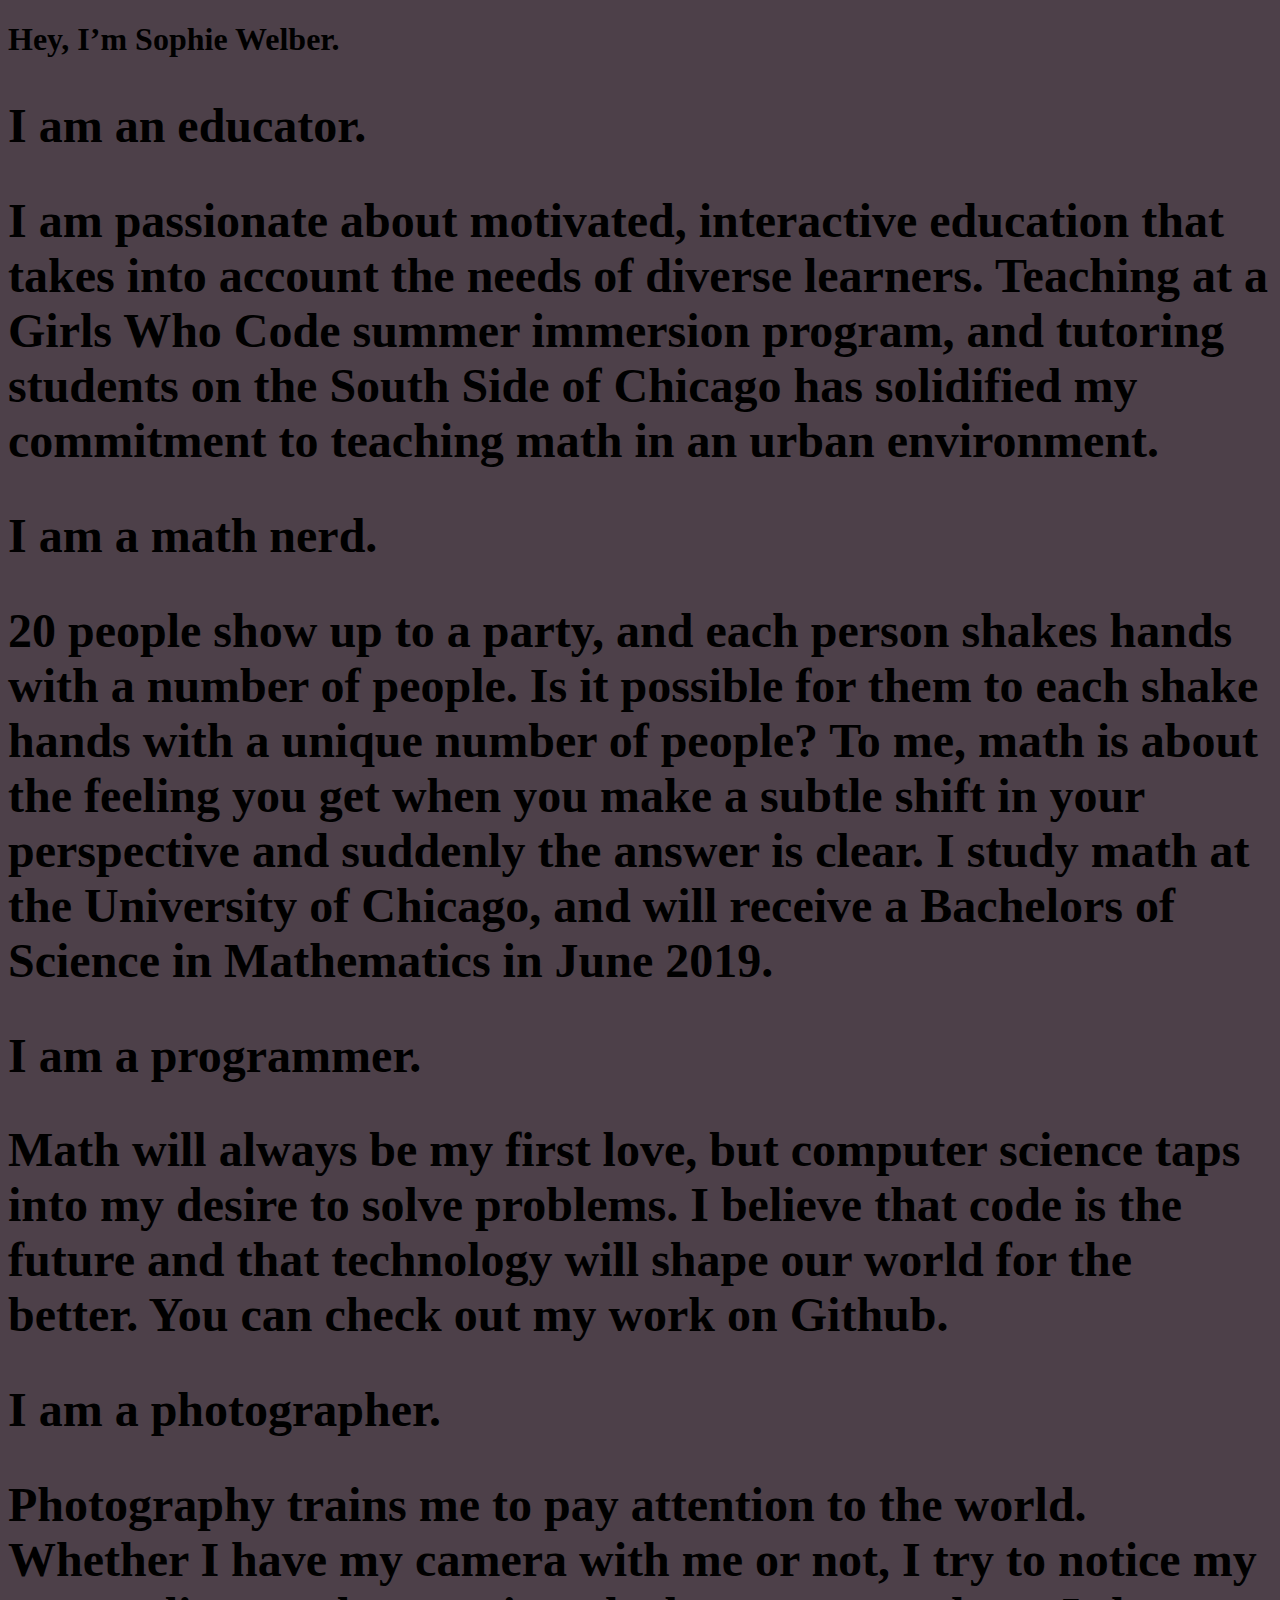
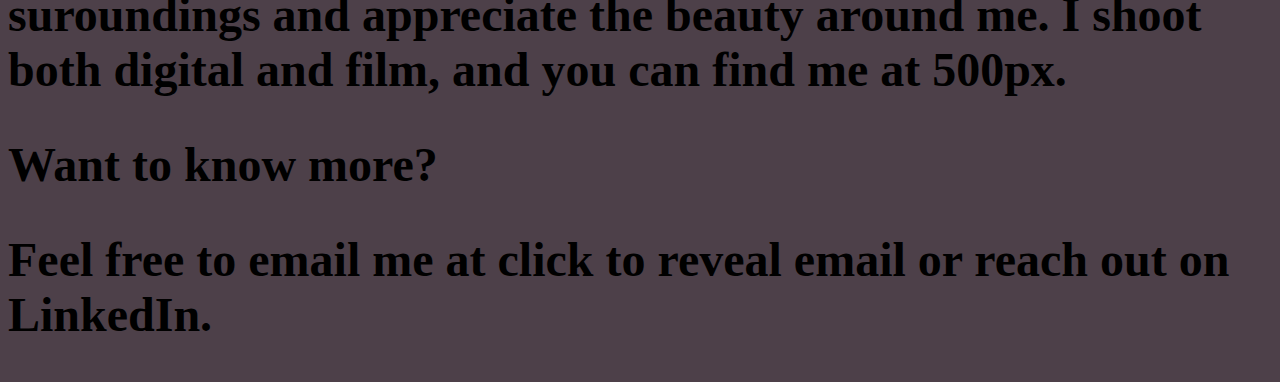
==== website/index.html @ 52fca139 "added content and div hierarchy" ====
<!DOCTYPE html>
<html lang="en" dir="ltr">
  <head>
    <meta charset="utf-8">
    <title>Sophie Welber</title>

    <link rel="stylesheet" href="index.css">
    <script src="index.js"></script>

    <link rel="stylesheet" href="https://use.fontawesome.com/releases/v5.2.0/css/all.css" integrity="sha384-hWVjflwFxL6sNzntih27bfxkr27PmbbK/iSvJ+a4+0owXq79v+lsFkW54bOGbiDQ" crossorigin="anonymous">
    <link href="https://fonts.googleapis.com/css?family=Lato|Lora" rel="stylesheet">


  </head>
  <body>
    <h1>Hey, I’m Sophie Welber.<h1>

    <div class="about" id="educator">
      <h2>I am an educator. <h2>
      <div class="about-text" id="educator">
        I am passionate about motivated, interactive education that takes into account the needs of diverse learners. Teaching at a Girls Who Code summer immersion program, and tutoring students on the South Side of Chicago has solidified my commitment to teaching math in an urban environment.
      </div>
    </div>

    <div class="about" id="math">
      <h2>I am a math nerd.<h2>
      <div class="about-text" id="math">
        20 people show up to a party, and each person shakes hands with a number of people. Is it possible for them to each shake hands with a unique number of people? To me, math is about the feeling you get when you make a subtle shift in your perspective and suddenly the answer is clear. I study math at the University of Chicago, and will receive a Bachelors of Science in Mathematics in June 2019.
      </div>
    </div>

    <div class="about" id="programmer">
      <h2>I am a programmer.<h2>
      <div class="about-text" id="programmer">
        Math will always be my first love, but computer science taps into my desire to solve problems. I believe that code is the future and that technology will shape our world for the better. You can check out my work on Github.
      </div>
    </div>

    <div class="about" id="photographer">
      <h2>I am a photographer.<h2>
      <div class="about-text" id="photographer">
        Photography trains me to pay attention to the world. Whether I have my camera with me or not, I try to notice my suroundings and appreciate the beauty around me. I shoot both digital and film, and you can find me at 500px.
      </div>
    </div>

    <div class="about" id="contact">
      <h2>Want to know more?<h2>
      <div class="about-text" id="contact">
        Feel free to email me at click to reveal email or reach out on LinkedIn.
      </div>
    </div>


  </body>
</html>
---- website/index.css ----
body {
  background: #4d4049
}
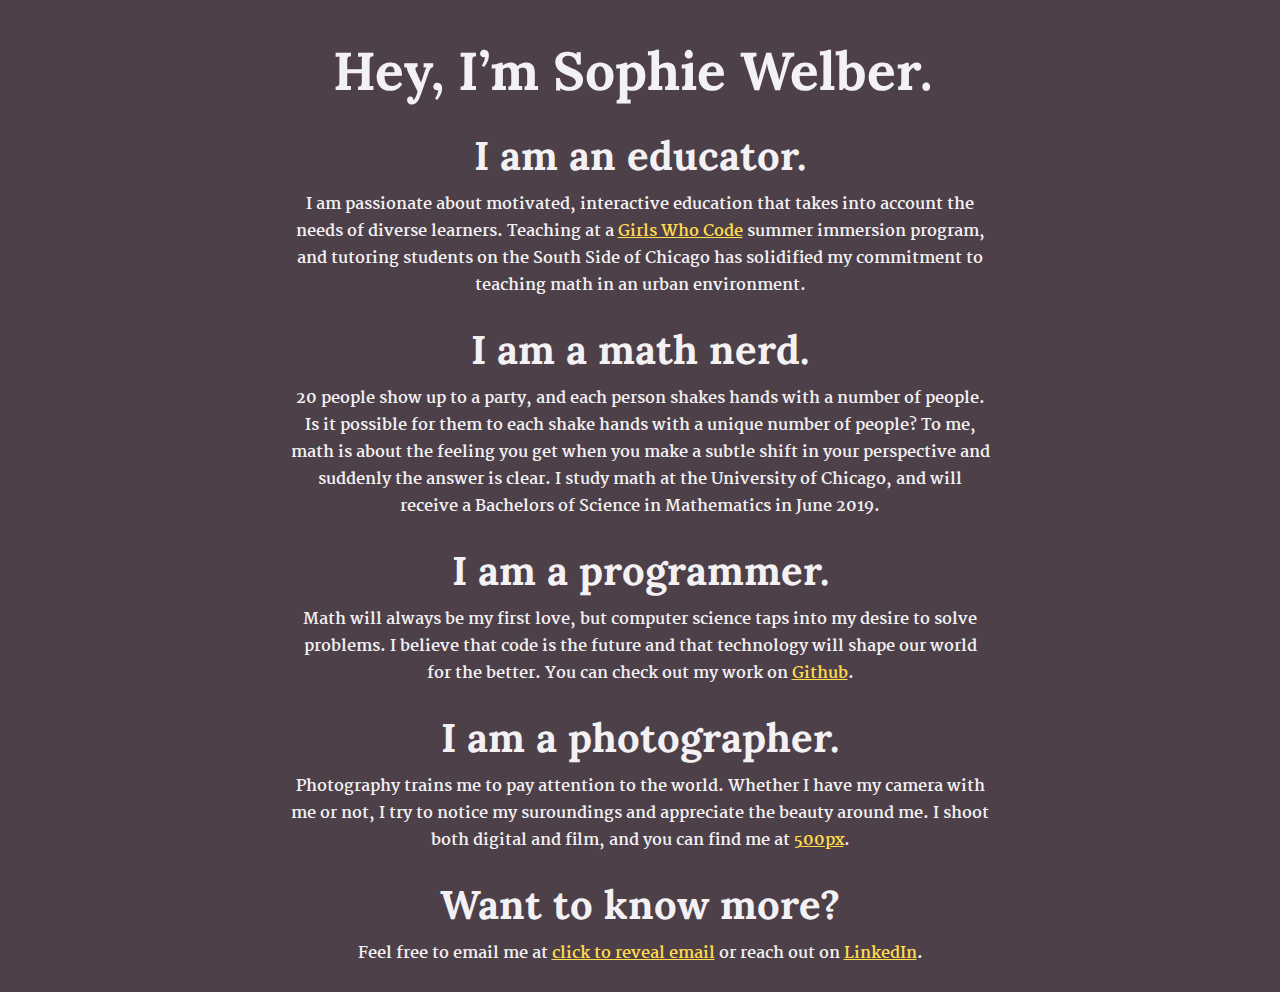
==== commit 7810815d: "added icons, colored, started placing" ====
--- a/website/index.html
+++ b/website/index.html
@@ -8,17 +8,27 @@
     <script src="index.js"></script>
 
     <link rel="stylesheet" href="https://use.fontawesome.com/releases/v5.2.0/css/all.css" integrity="sha384-hWVjflwFxL6sNzntih27bfxkr27PmbbK/iSvJ+a4+0owXq79v+lsFkW54bOGbiDQ" crossorigin="anonymous">
-    <link href="https://fonts.googleapis.com/css?family=Lato|Lora" rel="stylesheet">
+    <link href="https://fonts.googleapis.com/css?family=Martel:300|Lora" rel="stylesheet">
 
 
   </head>
   <body>
+    <div id="corner-icons">
+      <i class="fab fa-linkedin"></i>
+      <i class="fas fa-envelope"></i>
+      <i class="fab fa-github-square"></i>
+    </div>
+    <br />
+    <br />
+
+    <div id="title">
     <h1>Hey, I’m Sophie Welber.<h1>
+    </div>
 
     <div class="about" id="educator">
       <h2>I am an educator. <h2>
       <div class="about-text" id="educator">
-        I am passionate about motivated, interactive education that takes into account the needs of diverse learners. Teaching at a Girls Who Code summer immersion program, and tutoring students on the South Side of Chicago has solidified my commitment to teaching math in an urban environment.
+        I am passionate about motivated, interactive education that takes into account the needs of diverse learners. Teaching at a <a href="https://girlswhocode.com/">Girls Who Code</a> summer immersion program, and tutoring students on the South Side of Chicago has solidified my commitment to teaching math in an urban environment.
       </div>
     </div>
 
@@ -32,21 +42,21 @@
     <div class="about" id="programmer">
       <h2>I am a programmer.<h2>
       <div class="about-text" id="programmer">
-        Math will always be my first love, but computer science taps into my desire to solve problems. I believe that code is the future and that technology will shape our world for the better. You can check out my work on Github.
+        Math will always be my first love, but computer science taps into my desire to solve problems. I believe that code is the future and that technology will shape our world for the better. You can check out my work on <a href="https://github.com/redbearsw">Github</a>.
       </div>
     </div>
 
     <div class="about" id="photographer">
       <h2>I am a photographer.<h2>
       <div class="about-text" id="photographer">
-        Photography trains me to pay attention to the world. Whether I have my camera with me or not, I try to notice my suroundings and appreciate the beauty around me. I shoot both digital and film, and you can find me at 500px.
+        Photography trains me to pay attention to the world. Whether I have my camera with me or not, I try to notice my suroundings and appreciate the beauty around me. I shoot both digital and film, and you can find me at <a href="">500px</a>.
       </div>
     </div>
 
     <div class="about" id="contact">
       <h2>Want to know more?<h2>
       <div class="about-text" id="contact">
-        Feel free to email me at click to reveal email or reach out on LinkedIn.
+        Feel free to email me at <a href="">click to reveal email</a> or reach out on <a href="https://www.linkedin.com/in/sophia-welber/">LinkedIn</a>.
       </div>
     </div>
 
--- a/website/index.css
+++ b/website/index.css
@@ -1,3 +1,58 @@
+* {
+  margin: 0;
+}
+
 body {
-  background: #4d4049
+  background-color: #4d4049;
+  color: #f3f1f3;
+  margin: 0;
 }
+
+h1 {
+  font-family: 'Lora', serif;
+  font-size: 40pt;
+  text-align: center;
+}
+
+h2 {
+  font-family: 'Lora', serif;
+  font-size: 30pt;
+  padding-bottom: 10px;
+}
+
+.about {
+  margin: auto;
+  text-align: center;
+  padding-bottom: 15px;
+}
+
+.about-text {
+  font-family: 'Martel', sans-serif;
+  font-size: 12pt;
+  margin: auto;
+  text-align: center;
+  width: 700px;
+  padding-top: 0px;
+}
+
+#title {
+  padding-bottom: 25px;
+}
+
+a {
+  color: #ffdb4d;
+}
+
+#corner-icons {
+  float: right;
+}
+
+.fab, .fas {
+  font-size: 36px;
+  color: #ffdb4d;
+  padding-right: 5px;
+}
+
+a:hover, .fab:hover, .fas:hover {
+  color: #ff0077;
+}
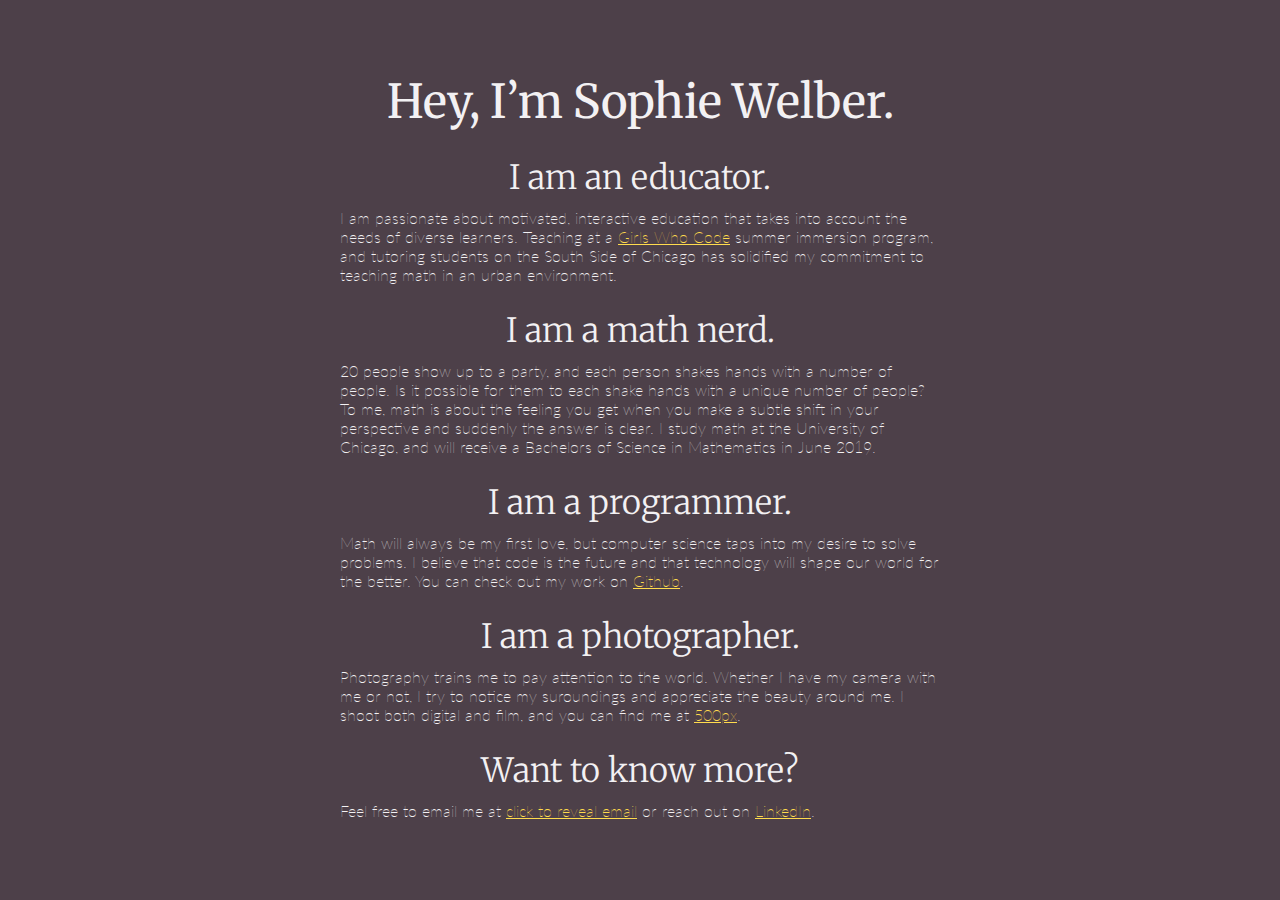
==== commit 74648527: "messing with fonts" ====
--- a/website/index.html
+++ b/website/index.html
@@ -8,16 +8,18 @@
     <script src="index.js"></script>
 
     <link rel="stylesheet" href="https://use.fontawesome.com/releases/v5.2.0/css/all.css" integrity="sha384-hWVjflwFxL6sNzntih27bfxkr27PmbbK/iSvJ+a4+0owXq79v+lsFkW54bOGbiDQ" crossorigin="anonymous">
-    <link href="https://fonts.googleapis.com/css?family=Martel:300|Lora" rel="stylesheet">
+    <link href="https://fonts.googleapis.com/css?family=Merriweather:300,400|Lato:100" rel="stylesheet">
 
 
   </head>
   <body>
+    <br />
     <div id="corner-icons">
       <i class="fab fa-linkedin"></i>
       <i class="fas fa-envelope"></i>
       <i class="fab fa-github-square"></i>
     </div>
+    <br />
     <br />
     <br />
 
--- a/website/index.css
+++ b/website/index.css
@@ -9,14 +9,16 @@
 }
 
 h1 {
-  font-family: 'Lora', serif;
-  font-size: 40pt;
+  font-family: 'Merriweather', sans-serif;
+  font-weight: 400;
+  font-size: 35pt;
   text-align: center;
 }
 
 h2 {
-  font-family: 'Lora', serif;
-  font-size: 30pt;
+  font-family: 'Merriweather', sans-serif;
+  font-weight: 300;
+  font-size: 25pt;
   padding-bottom: 10px;
 }
 
@@ -27,11 +29,12 @@
 }
 
 .about-text {
-  font-family: 'Martel', sans-serif;
+  font-family: 'Lato', sans-serif;
+  font-weight: 100;
   font-size: 12pt;
   margin: auto;
-  text-align: center;
-  width: 700px;
+  text-align: left;
+  width: 600px;
   padding-top: 0px;
 }
 
